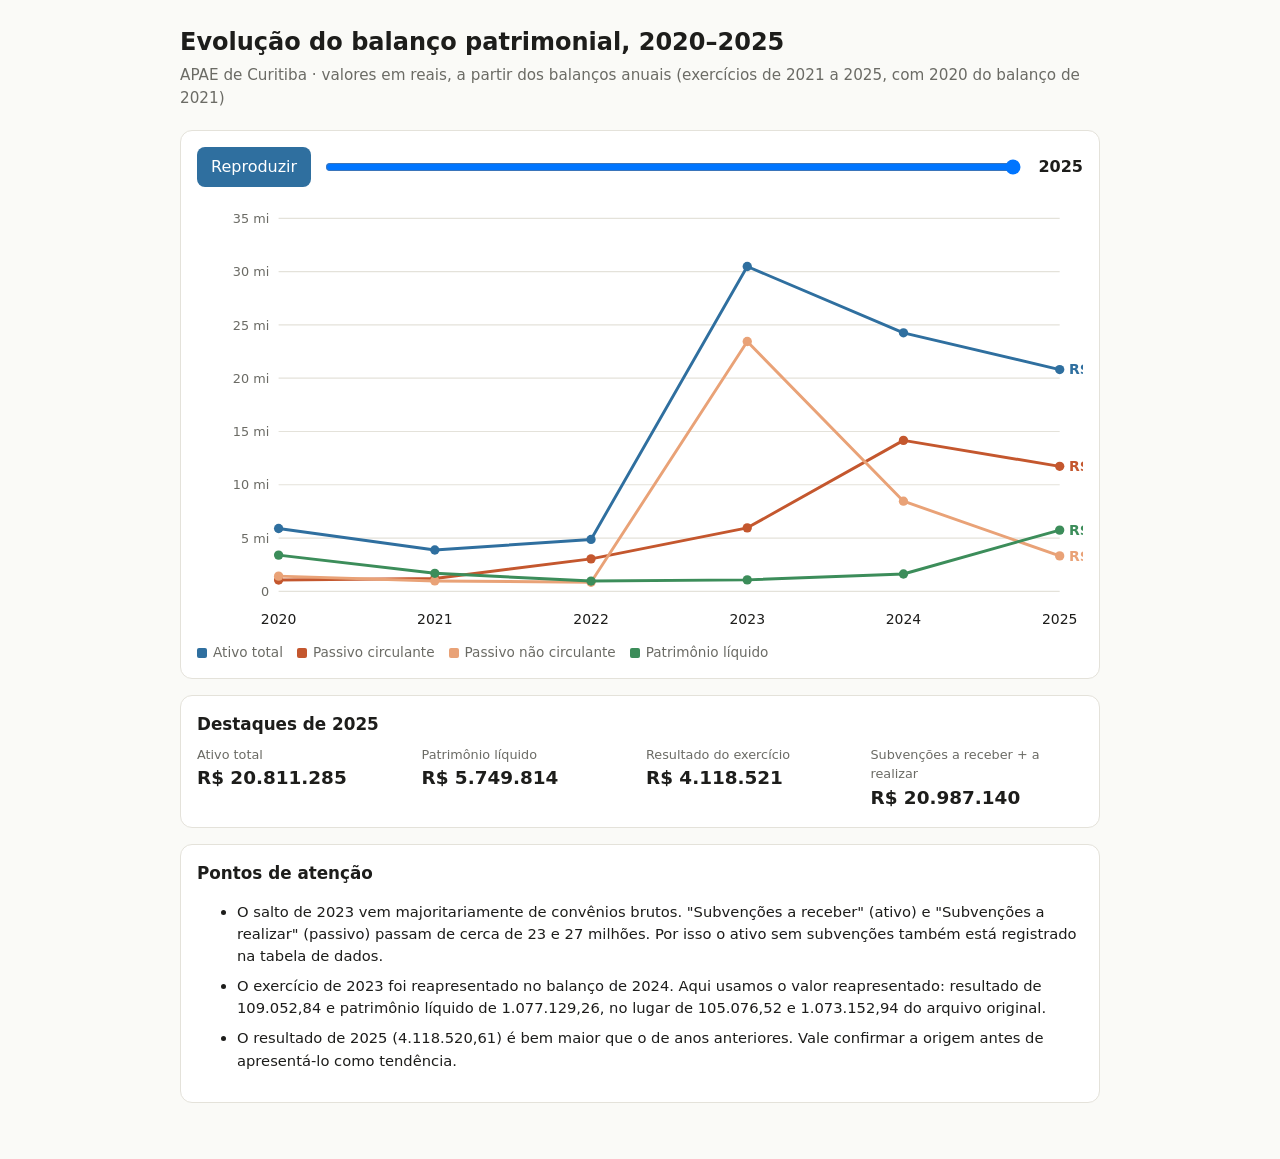
==== evolucao_balanco_2020_2025.html @ 478f1db0 "Add files via upload" ====
<!DOCTYPE html>
<html lang="pt-BR">
<head>
<meta charset="UTF-8">
<meta name="viewport" content="width=device-width, initial-scale=1, viewport-fit=cover">
<title>Evolução do balanço patrimonial, 2020–2025</title>
<style>
:root{--bg:#fafaf7;--fg:#1d1d1b;--mut:#6b6b65;--card:#ffffff;--line:#e4e2da;--ta:#2f6f9f;--pc:#c4572e;--pnc:#e9a277;--pl:#3c8d5a;}
@media (prefers-color-scheme: dark){:root:not([data-theme="light"]){--bg:#161614;--fg:#f0efe9;--mut:#9a9890;--card:#1f1f1c;--line:#34332f;--ta:#5a9bcf;--pc:#e0744e;--pnc:#c98a5f;--pl:#5fb27a;}}
:root[data-theme="dark"]{--bg:#161614;--fg:#f0efe9;--mut:#9a9890;--card:#1f1f1c;--line:#34332f;--ta:#5a9bcf;--pc:#e0744e;--pnc:#c98a5f;--pl:#5fb27a;}
*{box-sizing:border-box}
body{margin:0;background:var(--bg);color:var(--fg);font-family:system-ui,-apple-system,"Segoe UI",Roboto,sans-serif;padding:env(safe-area-inset-top,0px) 16px env(safe-area-inset-bottom,0px);line-height:1.5}
main{max-width:920px;margin:0 auto;padding:24px 0 40px}
h1{font-size:1.5rem;margin:0 0 4px}
.sub{color:var(--mut);margin:0 0 20px;font-size:.95rem}
.card{background:var(--card);border:1px solid var(--line);border-radius:12px;padding:16px;margin-bottom:16px}
.controls{display:flex;gap:12px;align-items:center;flex-wrap:wrap;margin-bottom:8px}
button{font:inherit;background:var(--ta);color:#fff;border:0;border-radius:8px;padding:8px 14px;cursor:pointer}
button:disabled{opacity:.5;cursor:default}
input[type=range]{flex:1;min-width:180px}
#yearLabel{font-weight:600;min-width:48px;text-align:right;font-variant-numeric:tabular-nums}
.legend{display:flex;gap:14px;flex-wrap:wrap;font-size:.85rem;color:var(--mut);margin:4px 0 0}
.legend span::before{content:"";display:inline-block;width:10px;height:10px;border-radius:2px;margin-right:6px;vertical-align:middle;background:var(--c)}
svg{width:100%;height:auto;display:block}
.cards{display:grid;grid-template-columns:repeat(auto-fit,minmax(200px,1fr));gap:12px}
.kpi small{color:var(--mut);display:block;font-size:.8rem}
.kpi strong{font-size:1.15rem;font-variant-numeric:tabular-nums}
.notes{font-size:.92rem;color:var(--fg)}
.notes li{margin-bottom:8px}
h2{font-size:1.05rem;margin:0 0 8px}
</style>
</head>
<body>
<main>
  <h1>Evolução do balanço patrimonial, 2020–2025</h1>
  <p class="sub">APAE de Curitiba · valores em reais, a partir dos balanços anuais (exercícios de 2021 a 2025, com 2020 do balanço de 2021)</p>

  <section class="card">
    <div class="controls">
      <button id="play" type="button">Reproduzir</button>
      <input id="slider" type="range" min="0" max="5" step="1" value="5" aria-label="Escolher ano">
      <span id="yearLabel">2025</span>
    </div>
    <svg id="chart" viewBox="0 0 760 380" role="img" aria-label="Gráfico de linhas da evolução por ano"></svg>
    <div class="legend">
      <span style="--c:var(--ta)">Ativo total</span>
      <span style="--c:var(--pc)">Passivo circulante</span>
      <span style="--c:var(--pnc)">Passivo não circulante</span>
      <span style="--c:var(--pl)">Patrimônio líquido</span>
    </div>
  </section>

  <section class="card">
    <h2 id="kpiTitle">Destaques de 2025</h2>
    <div class="cards">
      <div class="kpi"><small>Ativo total</small><strong id="k1">—</strong></div>
      <div class="kpi"><small>Patrimônio líquido</small><strong id="k2">—</strong></div>
      <div class="kpi"><small>Resultado do exercício</small><strong id="k3">—</strong></div>
      <div class="kpi"><small>Subvenções a receber + a realizar</small><strong id="k4">—</strong></div>
    </div>
  </section>

  <section class="card">
    <h2>Pontos de atenção</h2>
    <ul class="notes">
      <li>O salto de 2023 vem majoritariamente de convênios brutos. "Subvenções a receber" (ativo) e "Subvenções a realizar" (passivo) passam de cerca de 23 e 27 milhões. Por isso o ativo sem subvenções também está registrado na tabela de dados.</li>
      <li>O exercício de 2023 foi reapresentado no balanço de 2024. Aqui usamos o valor reapresentado: resultado de 109.052,84 e patrimônio líquido de 1.077.129,26, no lugar de 105.076,52 e 1.073.152,94 do arquivo original.</li>
      <li>O resultado de 2025 (4.118.520,61) é bem maior que o de anos anteriores. Vale confirmar a origem antes de apresentá-lo como tendência.</li>
    </ul>
  </section>
</main>

<script>
const years = [2020, 2021, 2022, 2023, 2024, 2025];
const D = {
  2020: {ac:4228436.94, anc:1668921.69, pc:1067551.64, pnc:1426887.08, pl:3402919.91, res:0,          sr:0,        sa:0},
  2021: {ac:2035508.25, anc:1843075.24, pc:1203320.57, pnc:980086.32,  pl:1695176.60, res:-1707743.31, sr:0,        sa:763452.80},
  2022: {ac:2529986.84, anc:2342588.08, pc:3050311.34, pnc:854187.16,  pl:968076.42,  res:-727100.18,  sr:0,        sa:2081778.39},
  2023: {ac:7006129.46, anc:23470932.10,pc:5960648.90, pnc:23439283.40,pl:1077129.26, res:109052.84,   sr:22763002.49, sa:26924430.51},
  2024: {ac:12862279.07,anc:11397177.73,pc:14166092.98,pnc:8462070.47, pl:1631293.35, res:554164.09,   sr:14779678.93, sa:20747540.13},
  2025: {ac:13700778.98,anc:7110506.16, pc:11732007.30,pnc:3329463.88, pl:5749813.96, res:4118520.61,  sr:7755643.49,  sa:13231496.59}
};
const series = [
  {k:'ta',  label:'Ativo total',            color:'var(--ta)',  get:d=>d.ac+d.anc},
  {k:'pc',  label:'Passivo circulante',     color:'var(--pc)',  get:d=>d.pc},
  {k:'pnc', label:'Passivo não circulante', color:'var(--pnc)', get:d=>d.pnc},
  {k:'pl',  label:'Patrimônio líquido',     color:'var(--pl)',  get:d=>d.pl}
];
const fmt = new Intl.NumberFormat('pt-BR',{style:'currency',currency:'BRL',maximumFractionDigits:0});
const fmtM = v => 'R$ ' + (v/1e6).toLocaleString('pt-BR',{minimumFractionDigits:1,maximumFractionDigits:1}) + ' mi';

const W=760, H=380, P={l:70,r:20,t:20,b:40};
const YMAX=35e6, TICKS=[0,5e6,10e6,15e6,20e6,25e6,30e6,35e6];
const xAt = i => P.l + i*(W-P.l-P.r)/(years.length-1);
const yAt = v => H-P.b - (v/YMAX)*(H-P.t-P.b);
const svg = document.getElementById('chart');
const NS='http://www.w3.org/2000/svg';
function el(tag, attrs, parent){const e=document.createElementNS(NS,tag);for(const k in attrs)e.setAttribute(k,attrs[k]);if(parent)parent.appendChild(e);return e;}

function draw(idx){
  svg.innerHTML='';
  TICKS.forEach(t=>{
    el('line',{x1:P.l,x2:W-P.r,y1:yAt(t),y2:yAt(t),stroke:'var(--line)','stroke-width':1},svg);
    el('text',{x:P.l-8,y:yAt(t)+4,'text-anchor':'end',fill:'var(--mut)','font-size':11},svg).textContent = t===0?'0':(t/1e6)+' mi';
  });
  years.forEach((y,i)=>{
    el('text',{x:xAt(i),y:H-12,'text-anchor':'middle',fill:i<=idx?'var(--fg)':'var(--mut)','font-size':12},svg).textContent=y;
  });
  series.forEach(s=>{
    const pts = years.slice(0,idx+1).map((y,i)=>[xAt(i), yAt(s.get(D[y]))]);
    if(pts.length>1){
      el('polyline',{points:pts.map(p=>p.join(',')).join(' '),fill:'none',stroke:s.color,'stroke-width':2.5,'stroke-linejoin':'round'},svg);
    }
    pts.forEach(([x,yy])=>el('circle',{cx:x,cy:yy,r:4,fill:s.color},svg));
    if(pts.length){
      const [x,yy]=pts[pts.length-1];
      el('text',{x:x+8,y:yy+4,fill:s.color,'font-size':12,'font-weight':600},svg).textContent=fmtM(s.get(D[years[idx]]));
    }
  });
  const d=D[years[idx]];
  document.getElementById('yearLabel').textContent=years[idx];
  document.getElementById('kpiTitle').textContent='Destaques de '+years[idx];
  document.getElementById('k1').textContent=fmt.format(d.ac+d.anc);
  document.getElementById('k2').textContent=fmt.format(d.pl);
  document.getElementById('k3').textContent=fmt.format(d.res);
  document.getElementById('k4').textContent=fmt.format(d.sr+d.sa);
}

const slider=document.getElementById('slider');
const playBtn=document.getElementById('play');
let timer=null;
function stop(){clearInterval(timer);timer=null;playBtn.textContent='Reproduzir';}
function play(){
  stop();
  let i=0; slider.value=0; draw(0);
  playBtn.textContent='Pausar';
  timer=setInterval(()=>{
    i++;
    if(i>=years.length){stop();return;}
    slider.value=i; draw(i);
  },1100);
}
playBtn.addEventListener('click',()=>{ if(timer){stop();} else {play();} });
slider.addEventListener('input',()=>{ stop(); draw(Number(slider.value)); });
draw(5);
</script>
</body>
</html>
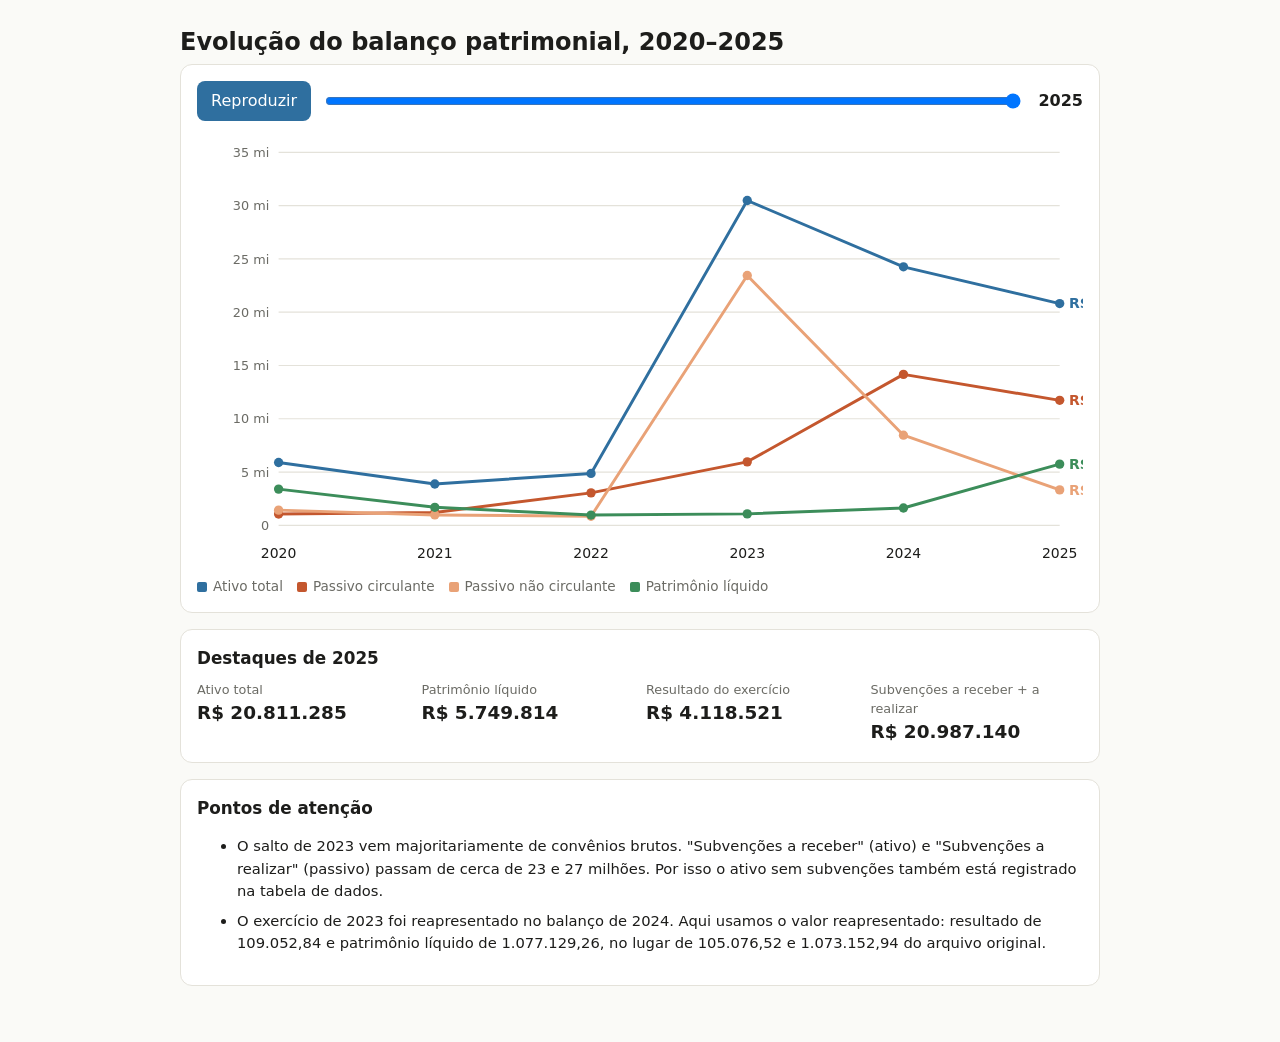
==== commit 85e9a412: "Add files via upload" ====
--- a/evolucao_balanco_2020_2025.html
+++ b/evolucao_balanco_2020_2025.html
@@ -33,7 +33,6 @@
 <body>
 <main>
   <h1>Evolução do balanço patrimonial, 2020–2025</h1>
-  <p class="sub">APAE de Curitiba · valores em reais, a partir dos balanços anuais (exercícios de 2021 a 2025, com 2020 do balanço de 2021)</p>
 
   <section class="card">
     <div class="controls">
@@ -65,7 +64,6 @@
     <ul class="notes">
       <li>O salto de 2023 vem majoritariamente de convênios brutos. "Subvenções a receber" (ativo) e "Subvenções a realizar" (passivo) passam de cerca de 23 e 27 milhões. Por isso o ativo sem subvenções também está registrado na tabela de dados.</li>
       <li>O exercício de 2023 foi reapresentado no balanço de 2024. Aqui usamos o valor reapresentado: resultado de 109.052,84 e patrimônio líquido de 1.077.129,26, no lugar de 105.076,52 e 1.073.152,94 do arquivo original.</li>
-      <li>O resultado de 2025 (4.118.520,61) é bem maior que o de anos anteriores. Vale confirmar a origem antes de apresentá-lo como tendência.</li>
     </ul>
   </section>
 </main>
